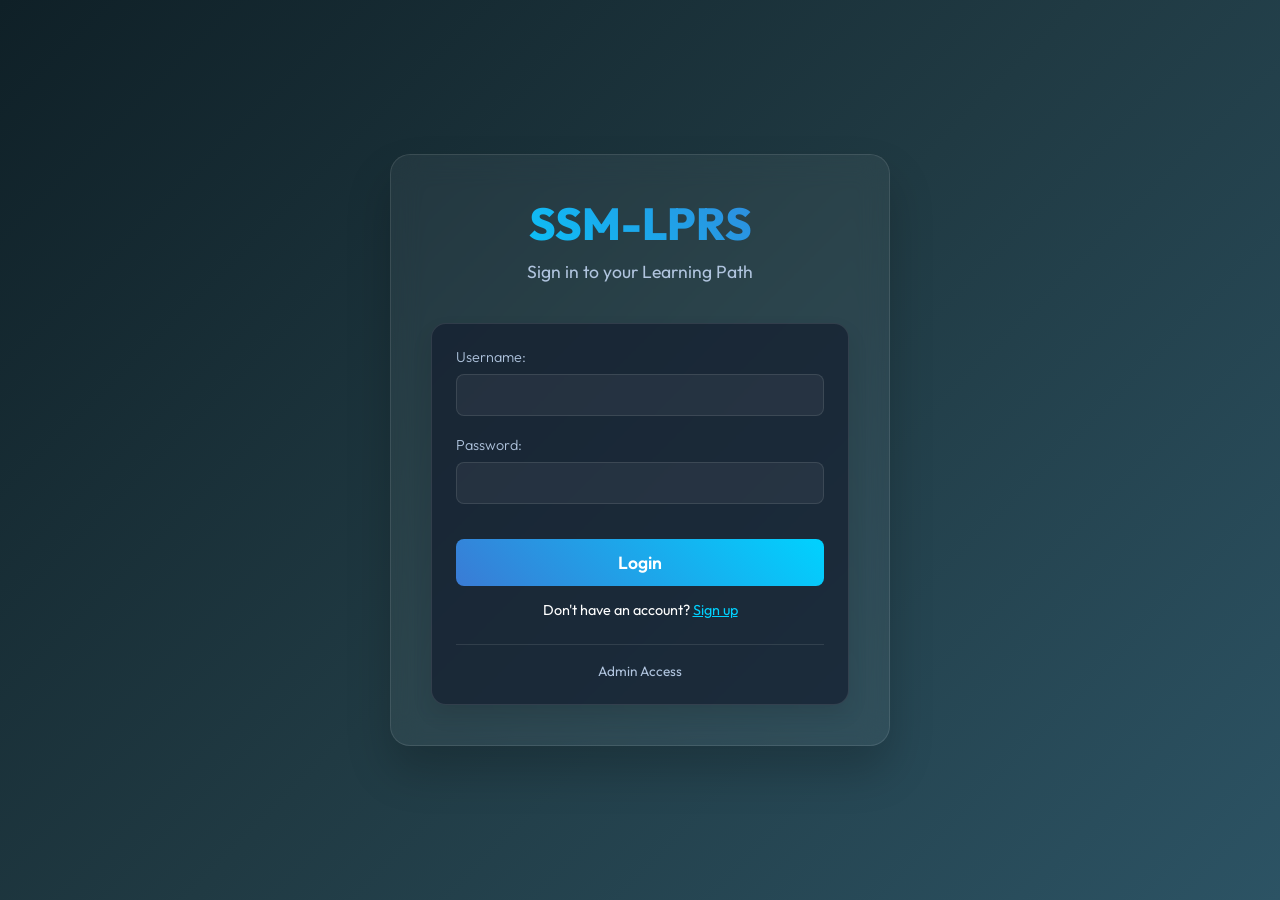
==== frontend/index.html @ 0c06f9ad "Add complete learning-path project structure" ====
<!DOCTYPE html>
<html lang="en">
<head>
    <meta charset="UTF-8">
    <title>SSM-LPRS | Login</title>
    <link href="https://fonts.googleapis.com/css2?family=Outfit:wght@300;400;600;800&display=swap" rel="stylesheet">
    <link rel="stylesheet" href="style.css">
</head>
<body>
    <div class="glass-container" style="max-width: 500px;">
        <header>
            <h1>SSM-LPRS</h1>
            <p>Sign in to your Learning Path</p>
        </header>
        <main style="display: block;">
            <div id="error-message" class="error hidden"></div>
            <div class="card">
                <div class="form-group">
                    <label>Username:</label>
                    <input type="text" id="username" class="styled-select">
                </div>
                <div class="form-group">
                    <label>Password:</label>
                    <input type="password" id="password" class="styled-select">
                </div>
                
                <div id="login-form">
                    <button id="login-btn" class="primary-btn">Login</button>
                    <p style="text-align: center; margin-top: 15px; font-size: 0.9rem;">
                        Don't have an account? <a href="#" id="show-signup" style="color: var(--primary-accent);">Sign up</a>
                    </p>
                </div>

                <div id="signup-form" class="hidden">
                    <button id="register-btn" class="primary-btn" style="background: var(--glass-border);">Register Student</button>
                    <p style="text-align: center; margin-top: 15px; font-size: 0.9rem;">
                        Already have an account? <a href="#" id="show-login" style="color: var(--primary-accent);">Login</a>
                    </p>
                </div>
                
                <div style="text-align: center; margin-top: 25px; border-top: 1px solid var(--glass-border); padding-top: 15px;">
                    <a href="admin_login.html" style="color: var(--text-secondary); text-decoration: none; font-size: 0.85rem;">Admin Access</a>
                </div>
            </div>
        </main>
    </div>
    <script src="app.js"></script>
</body>
</html>
---- frontend/style.css ----
:root {
    --bg-gradient: linear-gradient(135deg, #0f2027, #203a43, #2c5364);
    --glass-bg: rgba(255, 255, 255, 0.05);
    --glass-border: rgba(255, 255, 255, 0.1);
    --primary-accent: #00d2ff;
    --secondary-accent: #3a7bd5;
    --text-primary: #ffffff;
    --text-secondary: #b0c4de;
    --card-bg: rgba(20, 30, 48, 0.7);
}

* {
    box-sizing: border-box;
    margin: 0;
    padding: 0;
}

body {
    font-family: 'Outfit', sans-serif;
    background: var(--bg-gradient);
    color: var(--text-primary);
    min-height: 100vh;
    display: flex;
    justify-content: center;
    align-items: center;
    padding: 2rem;
}

.glass-container {
    background: var(--glass-bg);
    backdrop-filter: blur(15px);
    -webkit-backdrop-filter: blur(15px);
    border: 1px solid var(--glass-border);
    border-radius: 20px;
    padding: 2.5rem;
    width: 100%;
    max-width: 900px;
    box-shadow: 0 25px 45px rgba(0, 0, 0, 0.2);
}

header {
    text-align: center;
    margin-bottom: 2.5rem;
}

header h1 {
    font-size: 2.8rem;
    font-weight: 800;
    background: -webkit-linear-gradient(45deg, var(--primary-accent), var(--secondary-accent));
    -webkit-background-clip: text;
    -webkit-text-fill-color: transparent;
    margin-bottom: 0.5rem;
}

header p {
    color: var(--text-secondary);
    font-size: 1.1rem;
}

main {
    display: grid;
    grid-template-columns: 1fr 1.5fr;
    gap: 2rem;
}

@media (max-width: 768px) {
    main {
        grid-template-columns: 1fr;
    }
}

.card {
    background: var(--card-bg);
    border-radius: 15px;
    padding: 1.5rem;
    border: 1px solid var(--glass-border);
    box-shadow: 0 10px 20px rgba(0,0,0,0.1);
}

h2 {
    font-size: 1.5rem;
    margin-bottom: 1.5rem;
    color: var(--primary-accent);
    border-bottom: 1px solid var(--glass-border);
    padding-bottom: 0.5rem;
}

.form-group {
    margin-bottom: 1.2rem;
}

label {
    display: block;
    margin-bottom: 0.5rem;
    font-weight: 300;
    font-size: 0.9rem;
    color: var(--text-secondary);
}

.styled-select {
    width: 100%;
    padding: 10px 15px;
    background: rgba(255,255,255,0.05);
    border: 1px solid var(--glass-border);
    border-radius: 8px;
    color: white;
    font-family: inherit;
    font-size: 1rem;
    appearance: none;
    transition: all 0.3s ease;
}

.styled-select:focus {
    outline: none;
    border-color: var(--primary-accent);
    box-shadow: 0 0 10px rgba(0, 210, 255, 0.3);
}

.styled-select option {
    background: #203a43;
    color: white;
}

.primary-btn {
    width: 100%;
    padding: 12px;
    background: linear-gradient(45deg, var(--secondary-accent), var(--primary-accent));
    border: none;
    border-radius: 8px;
    color: white;
    font-family: inherit;
    font-size: 1.1rem;
    font-weight: 600;
    cursor: pointer;
    transition: transform 0.2s, box-shadow 0.2s;
    margin-top: 1rem;
}

.primary-btn:hover {
    transform: translateY(-2px);
    box-shadow: 0 5px 15px rgba(0, 210, 255, 0.4);
}

.primary-btn:active {
    transform: translateY(0);
}

.hidden {
    display: none !important;
}

.spinner {
    width: 40px;
    height: 40px;
    border: 4px solid rgba(255,255,255,0.1);
    border-top-color: var(--primary-accent);
    border-radius: 50%;
    animation: spin 1s linear infinite;
    margin: 0 auto 1rem;
}

@keyframes spin { 
    to { transform: rotate(360deg); } 
}

#loading {
    text-align: center;
    padding: 2rem 0;
    color: var(--text-secondary);
}

.error {
    background: rgba(255, 50, 50, 0.1);
    border: 1px solid rgba(255, 50, 50, 0.3);
    color: #ff6b6b;
    padding: 1rem;
    border-radius: 8px;
    margin-bottom: 1rem;
    font-size: 0.9rem;
}

.path-stats {
    display: flex;
    justify-content: space-between;
    align-items: center;
    margin-bottom: 1.5rem;
}

.badge {
    background: rgba(0, 210, 255, 0.2);
    color: var(--primary-accent);
    padding: 4px 10px;
    border-radius: 20px;
    font-size: 0.8rem;
    font-weight: 600;
}

.cost-stat {
    font-size: 0.9rem;
    color: var(--text-secondary);
}

.timeline {
    position: relative;
    padding-left: 20px;
}

.timeline::before {
    content: '';
    position: absolute;
    left: 4px;
    top: 0;
    bottom: 0;
    width: 2px;
    background: rgba(255,255,255,0.1);
}

.timeline-item {
    position: relative;
    padding-bottom: 1.5rem;
    opacity: 0;
    transform: translateX(-10px);
    animation: fadeSlideIn 0.4s forwards;
}

.timeline-item::before {
    content: '';
    position: absolute;
    left: -20px;
    top: 5px;
    width: 10px;
    height: 10px;
    border-radius: 50%;
    background: var(--secondary-accent);
    border: 2px solid var(--card-bg);
}

.timeline-item:last-child::before {
    background: var(--primary-accent);
    box-shadow: 0 0 10px var(--primary-accent);
}

.timeline-item:last-child {
    padding-bottom: 0;
}

.step-num {
    font-size: 0.7rem;
    color: var(--secondary-accent);
    font-weight: 800;
    text-transform: uppercase;
    letter-spacing: 1px;
}

.topic-name {
    font-size: 1.1rem;
    font-weight: 400;
    color: white;
    margin-top: 0.2rem;
}

@keyframes fadeSlideIn {
    to {
        opacity: 1;
        transform: translateX(0);
    }
}
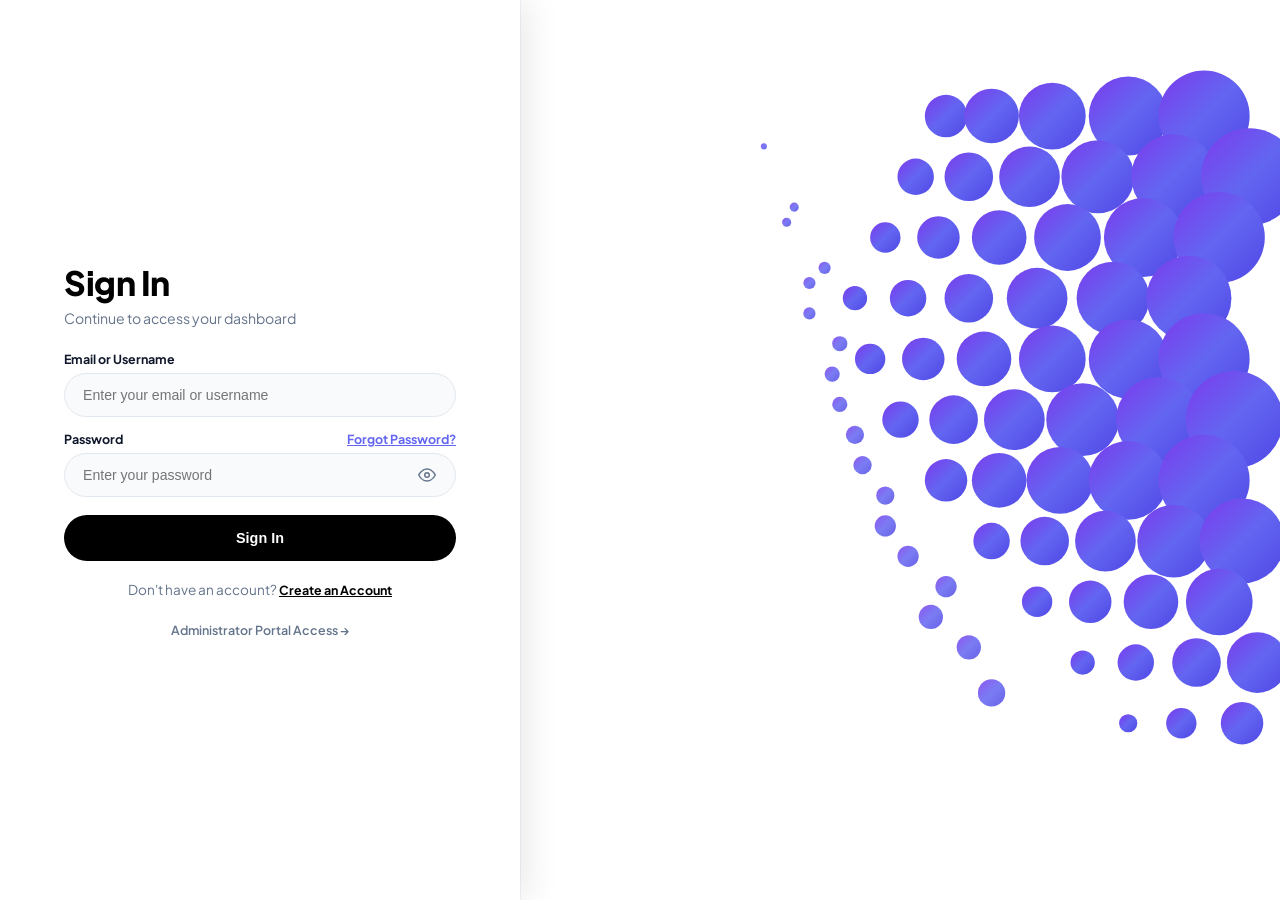
==== commit 1ddd5709: "feat: Overhaul SSM-LPRS frontend UI with dark space theme, sidebar navigation, HTML node layer, and " ====
--- a/frontend/index.html
+++ b/frontend/index.html
@@ -2,48 +2,123 @@
 <html lang="en">
 <head>
     <meta charset="UTF-8">
-    <title>SSM-LPRS | Login</title>
-    <link href="https://fonts.googleapis.com/css2?family=Outfit:wght@300;400;600;800&display=swap" rel="stylesheet">
+    <meta name="viewport" content="width=device-width, initial-scale=1.0">
+    <title>Sign In | SSM-LPRS</title>
     <link rel="stylesheet" href="style.css">
 </head>
-<body>
-    <div class="glass-container" style="max-width: 500px;">
-        <header>
-            <h1>SSM-LPRS</h1>
-            <p>Sign in to your Learning Path</p>
-        </header>
-        <main style="display: block;">
-            <div id="error-message" class="error hidden"></div>
-            <div class="card">
-                <div class="form-group">
-                    <label>Username:</label>
-                    <input type="text" id="username" class="styled-select">
-                </div>
-                <div class="form-group">
-                    <label>Password:</label>
-                    <input type="password" id="password" class="styled-select">
-                </div>
-                
-                <div id="login-form">
-                    <button id="login-btn" class="primary-btn">Login</button>
-                    <p style="text-align: center; margin-top: 15px; font-size: 0.9rem;">
-                        Don't have an account? <a href="#" id="show-signup" style="color: var(--primary-accent);">Sign up</a>
-                    </p>
+<body class="auth-page-body">
+    <div class="auth-split-card">
+        <!-- Left Side: Form Container -->
+        <div class="auth-form-side">
+            <div>
+                <!-- Form Header -->
+                <h1 class="auth-title" id="form-title">Sign In</h1>
+                <p class="auth-subtitle" id="form-subtitle">Continue to access your dashboard</p>
+
+                <!-- Error Alert Box -->
+                <div id="error-message" class="error hidden" style="background: #fef2f2; border: 1px solid #fca5a5; color: #dc2626; border-radius: 12px; margin-bottom: 0.85rem; padding: 10px 14px; font-size: 0.82rem;">
+                    <span id="error-text">Please enter credentials</span>
                 </div>
 
+                <!-- Sign In Form -->
+                <div id="login-form">
+                    <div class="form-group" style="margin-bottom: 0.85rem;">
+                        <label for="username" class="auth-label">Email or Username</label>
+                        <input type="text" id="username" class="auth-input" placeholder="Enter your email or username" autocomplete="username">
+                    </div>
+                    <div class="form-group" style="margin-bottom: 1.1rem;">
+                        <div style="display: flex; justify-content: space-between; align-items: center; margin-bottom: 0.4rem;">
+                            <label for="password" class="auth-label" style="margin: 0;">Password</label>
+                            <a href="#" onclick="alert('Password reset link sent to your registered email')" class="purple-link">Forgot Password?</a>
+                        </div>
+                        <div class="password-input-wrapper">
+                            <input type="password" id="password" class="auth-input" placeholder="Enter your password" autocomplete="current-password">
+                            <button type="button" class="toggle-password-btn" onclick="togglePasswordVisibility('password', this)" aria-label="Toggle password visibility" title="Show/Hide Password">
+                                <svg width="18" height="18" viewBox="0 0 24 24" fill="none" stroke="currentColor" stroke-width="2" stroke-linecap="round" stroke-linejoin="round">
+                                    <path d="M1 12s4-8 11-8 11 8 11 8-4 8-11 8-11-8-11-8z"></path>
+                                    <circle cx="12" cy="12" r="3"></circle>
+                                </svg>
+                            </button>
+                        </div>
+                    </div>
+                    <button id="login-btn" class="auth-btn-purple">
+                        <span>Sign In</span>
+                    </button>
+                    <div class="auth-footer-text">
+                        Don't have an account? <a href="#" id="show-signup" class="purple-link">Create an Account</a>
+                    </div>
+                </div>
+
+                <!-- Signup Registration Form -->
                 <div id="signup-form" class="hidden">
-                    <button id="register-btn" class="primary-btn" style="background: var(--glass-border);">Register Student</button>
-                    <p style="text-align: center; margin-top: 15px; font-size: 0.9rem;">
-                        Already have an account? <a href="#" id="show-login" style="color: var(--primary-accent);">Login</a>
-                    </p>
-                </div>
-                
-                <div style="text-align: center; margin-top: 25px; border-top: 1px solid var(--glass-border); padding-top: 15px;">
-                    <a href="admin_login.html" style="color: var(--text-secondary); text-decoration: none; font-size: 0.85rem;">Admin Access</a>
+                    <div class="form-group" style="margin-bottom: 0.85rem;">
+                        <label for="reg-username" class="auth-label">Email or Username</label>
+                        <input type="text" id="reg-username" class="auth-input" placeholder="Enter your email or username">
+                    </div>
+                    <div class="form-group" style="margin-bottom: 1.1rem;">
+                        <label for="reg-password" class="auth-label">Create Password</label>
+                        <div class="password-input-wrapper">
+                            <input type="password" id="reg-password" class="auth-input" placeholder="Create a strong password">
+                            <button type="button" class="toggle-password-btn" onclick="togglePasswordVisibility('reg-password', this)" aria-label="Toggle password visibility" title="Show/Hide Password">
+                                <svg width="18" height="18" viewBox="0 0 24 24" fill="none" stroke="currentColor" stroke-width="2" stroke-linecap="round" stroke-linejoin="round">
+                                    <path d="M1 12s4-8 11-8 11 8 11 8-4 8-11 8-11-8-11-8z"></path>
+                                    <circle cx="12" cy="12" r="3"></circle>
+                                </svg>
+                            </button>
+                        </div>
+                    </div>
+                    <button id="register-btn" class="auth-btn-purple">
+                        <span>Create Account</span>
+                    </button>
+                    <div class="auth-footer-text">
+                        Already have an account? <a href="#" id="show-login" class="purple-link">Sign In</a>
+                    </div>
                 </div>
             </div>
-        </main>
+
+            <!-- Bottom Administrator Portal Link -->
+            <div style="text-align: center; margin-top: 1.25rem;">
+                <a href="admin_login.html" class="purple-link-subtle">
+                    Administrator Portal Access →
+                </a>
+            </div>
+        </div>
+
+        <!-- Right Side: Purple Halftone Dot Matrix Art Panel -->
+        <div class="auth-art-side">
+            <svg width="100%" height="100%" viewBox="0 0 500 600" preserveAspectRatio="xMidYMid slice" xmlns="http://www.w3.org/2000/svg">
+                <defs>
+                    <linearGradient id="purpleGradient" x1="0%" y1="0%" x2="100%" y2="100%">
+                        <stop offset="0%" stop-color="#7c3aed"/>
+                        <stop offset="50%" stop-color="#6366f1"/>
+                        <stop offset="100%" stop-color="#4f46e5"/>
+                    </linearGradient>
+                </defs>
+                <rect width="100%" height="100%" fill="#ffffff"/>
+                <!-- Geometric & Purple Halftone Dot Wave Curves -->
+                <g fill="url(#purpleGradient)">
+                    <circle cx="280" cy="80" r="14"/><circle cx="310" cy="80" r="18"/><circle cx="350" cy="80" r="22"/><circle cx="400" cy="80" r="26"/><circle cx="450" cy="80" r="30"/>
+                    <circle cx="260" cy="120" r="12"/><circle cx="295" cy="120" r="16"/><circle cx="335" cy="120" r="20"/><circle cx="380" cy="120" r="24"/><circle cx="430" cy="120" r="28"/><circle cx="480" cy="120" r="32"/>
+                    <circle cx="240" cy="160" r="10"/><circle cx="275" cy="160" r="14"/><circle cx="315" cy="160" r="18"/><circle cx="360" cy="160" r="22"/><circle cx="410" cy="160" r="26"/><circle cx="460" cy="160" r="30"/>
+                    <circle cx="220" cy="200" r="8"/><circle cx="255" cy="200" r="12"/><circle cx="295" cy="200" r="16"/><circle cx="340" cy="200" r="20"/><circle cx="390" cy="200" r="24"/><circle cx="440" cy="200" r="28"/>
+                    <circle cx="230" cy="240" r="10"/><circle cx="265" cy="240" r="14"/><circle cx="305" cy="240" r="18"/><circle cx="350" cy="240" r="22"/><circle cx="400" cy="240" r="26"/><circle cx="450" cy="240" r="30"/>
+                    <circle cx="250" cy="280" r="12"/><circle cx="285" cy="280" r="16"/><circle cx="325" cy="280" r="20"/><circle cx="370" cy="280" r="24"/><circle cx="420" cy="280" r="28"/><circle cx="470" cy="280" r="32"/>
+                    <circle cx="280" cy="320" r="14"/><circle cx="315" cy="320" r="18"/><circle cx="355" cy="320" r="22"/><circle cx="400" cy="320" r="26"/><circle cx="450" cy="320" r="30"/>
+                    <circle cx="310" cy="360" r="12"/><circle cx="345" cy="360" r="16"/><circle cx="385" cy="360" r="20"/><circle cx="430" cy="360" r="24"/><circle cx="475" cy="360" r="28"/>
+                    <circle cx="340" cy="400" r="10"/><circle cx="375" cy="400" r="14"/><circle cx="415" cy="400" r="18"/><circle cx="460" cy="400" r="22"/>
+                    <circle cx="370" cy="440" r="8"/><circle cx="405" cy="440" r="12"/><circle cx="445" cy="440" r="16"/><circle cx="485" cy="440" r="20"/>
+                    <circle cx="400" cy="480" r="6"/><circle cx="435" cy="480" r="10"/><circle cx="475" cy="480" r="14"/>
+                </g>
+                <!-- Purple Dispersion dots -->
+                <g fill="url(#purpleGradient)" opacity="0.85">
+                    <circle cx="200" cy="180" r="4"/><circle cx="210" cy="230" r="5"/><circle cx="220" cy="290" r="6"/><circle cx="240" cy="350" r="7"/><circle cx="270" cy="410" r="8"/><circle cx="310" cy="460" r="9"/>
+                    <circle cx="180" cy="140" r="3"/><circle cx="190" cy="190" r="4"/><circle cx="205" cy="250" r="5"/><circle cx="225" cy="310" r="6"/><circle cx="255" cy="370" r="7"/><circle cx="295" cy="430" r="8"/>
+                    <circle cx="160" cy="100" r="2"/><circle cx="175" cy="150" r="3"/><circle cx="190" cy="210" r="4"/><circle cx="210" cy="270" r="5"/><circle cx="240" cy="330" r="6"/><circle cx="280" cy="390" r="7"/>
+                </g>
+            </svg>
+        </div>
     </div>
+
     <script src="app.js"></script>
 </body>
 </html>
--- a/frontend/style.css
+++ b/frontend/style.css
@@ -1,12 +1,42 @@
+@import url('https://fonts.googleapis.com/css2?family=Plus+Jakarta+Sans:wght@300;400;500;600;700;800&family=Outfit:wght@300;400;600;700;800&display=swap');
+
 :root {
-    --bg-gradient: linear-gradient(135deg, #0f2027, #203a43, #2c5364);
-    --glass-bg: rgba(255, 255, 255, 0.05);
-    --glass-border: rgba(255, 255, 255, 0.1);
-    --primary-accent: #00d2ff;
-    --secondary-accent: #3a7bd5;
+    --bg-main: #060912;
+    --bg-gradient: radial-gradient(circle at 50% 0%, #11172a 0%, #070a14 65%, #04060c 100%);
+    
+    --glass-bg: rgba(13, 18, 34, 0.85);
+    --glass-bg-hover: rgba(18, 25, 48, 0.9);
+    --glass-border: rgba(255, 255, 255, 0.08);
+    --glass-border-subtle: #1c253b;
+    --glass-border-glow: rgba(99, 102, 241, 0.4);
+    
+    --primary-indigo: #6366f1;
+    --primary-indigo-dark: #4f46e5;
+    --primary-indigo-light: #818cf8;
+    
+    --accent-purple: #7c3aed;
+    --accent-cyan: #00f2fe;
+    --accent-emerald: #10b981;
+    --accent-amber: #f59e0b;
+    --accent-magenta: #ec4899;
+    
     --text-primary: #ffffff;
-    --text-secondary: #b0c4de;
-    --card-bg: rgba(20, 30, 48, 0.7);
+    --text-secondary: #94a3b8;
+    --text-muted: #64748b;
+    
+    --card-bg: #0b0f1d;
+    --card-surface: #0e1426;
+    
+    --shadow-purple-glow: 0 0 25px rgba(99, 102, 241, 0.35);
+    --shadow-card: 0 20px 40px rgba(0, 0, 0, 0.5);
+    
+    --radius-xs: 6px;
+    --radius-sm: 8px;
+    --radius-md: 12px;
+    --radius-lg: 18px;
+    --radius-full: 9999px;
+    
+    --font-main: 'Plus Jakarta Sans', 'Outfit', -apple-system, sans-serif;
 }
 
 * {
@@ -16,252 +46,1549 @@
 }
 
 body {
-    font-family: 'Outfit', sans-serif;
-    background: var(--bg-gradient);
+    font-family: var(--font-main);
+    background: var(--bg-main);
+    background-image: var(--bg-gradient);
     color: var(--text-primary);
     min-height: 100vh;
     display: flex;
     justify-content: center;
     align-items: center;
-    padding: 2rem;
-}
-
+    padding: 1.25rem;
+    overflow-x: hidden;
+    position: relative;
+}
+
+/* Background Ambient Glow Orbs */
+body::before, body::after {
+    content: '';
+    position: fixed;
+    border-radius: 50%;
+    filter: blur(150px);
+    z-index: -1;
+    pointer-events: none;
+}
+body::before {
+    width: 600px;
+    height: 600px;
+    background: rgba(99, 102, 241, 0.09);
+    top: -150px;
+    left: -150px;
+}
+body::after {
+    width: 600px;
+    height: 600px;
+    background: rgba(124, 58, 237, 0.08);
+    bottom: -150px;
+    right: -150px;
+}
+
+/* Full Screen App Layout Overhaul */
+body.app-body {
+    padding: 0;
+    margin: 0;
+    width: 100vw;
+    height: 100vh;
+    min-height: 100vh;
+    overflow: hidden;
+}
+
+body.app-body .glass-container {
+    width: 100vw;
+    height: 100vh;
+    min-height: 100vh;
+    max-width: 100%;
+    border-radius: 0;
+    border: none;
+    padding: 1rem 1.25rem 0.75rem 1.25rem;
+    display: flex;
+    flex-direction: column;
+    overflow: hidden;
+}
+
+body.app-body .path-layout {
+    display: grid;
+    grid-template-columns: 340px 1fr;
+    gap: 1rem;
+    flex: 1;
+    min-height: 0;
+    height: 100%;
+}
+
+body.app-body .canvas-card {
+    height: 100%;
+    width: 100%;
+    position: relative;
+    border-radius: var(--radius-md);
+    overflow: hidden;
+}
+
+/* Glassmorphism Outer Container */
 .glass-container {
     background: var(--glass-bg);
-    backdrop-filter: blur(15px);
-    -webkit-backdrop-filter: blur(15px);
-    border: 1px solid var(--glass-border);
-    border-radius: 20px;
-    padding: 2.5rem;
+    backdrop-filter: blur(30px);
+    -webkit-backdrop-filter: blur(30px);
+    border: 1px solid var(--glass-border-subtle);
+    border-radius: var(--radius-lg);
+    padding: 1.75rem 2rem;
     width: 100%;
-    max-width: 900px;
-    box-shadow: 0 25px 45px rgba(0, 0, 0, 0.2);
-}
-
-header {
-    text-align: center;
-    margin-bottom: 2.5rem;
-}
-
-header h1 {
-    font-size: 2.8rem;
+    max-width: 1560px;
+    box-shadow: var(--shadow-card), inset 0 1px 0 rgba(255, 255, 255, 0.05);
+    position: relative;
+    overflow: hidden;
+}
+
+/* Top Navigation Header Bar */
+.nav-bar {
+    display: flex;
+    justify-content: space-between;
+    align-items: center;
+    margin-bottom: 1.5rem;
+    padding-bottom: 1.25rem;
+    border-bottom: 1px solid var(--glass-border-subtle);
+}
+
+.nav-back-btn {
+    display: inline-flex;
+    align-items: center;
+    gap: 8px;
+    background: rgba(255, 255, 255, 0.04);
+    border: 1px solid var(--glass-border-subtle);
+    color: var(--text-primary);
+    padding: 8px 14px;
+    border-radius: var(--radius-sm);
+    font-size: 0.85rem;
+    font-weight: 600;
+    text-decoration: none;
+    transition: all 0.2s ease;
+}
+.nav-back-btn:hover {
+    background: rgba(255, 255, 255, 0.08);
+    border-color: rgba(255, 255, 255, 0.18);
+    transform: translateX(-2px);
+}
+
+.nav-title-group {
+    display: flex;
+    flex-direction: column;
+    gap: 3px;
+}
+
+.nav-title-row {
+    display: flex;
+    align-items: center;
+    gap: 10px;
+}
+
+.nav-title-row h2 {
+    font-size: 1.35rem;
+    font-weight: 700;
+    color: #ffffff;
+    letter-spacing: -0.3px;
+}
+
+.level-badge {
+    background: rgba(99, 102, 241, 0.15);
+    border: 1px solid rgba(99, 102, 241, 0.4);
+    color: #a5b4fc;
+    font-size: 0.7rem;
+    font-weight: 700;
+    padding: 3px 8px;
+    border-radius: var(--radius-full);
+    letter-spacing: 0.5px;
+    text-transform: uppercase;
+}
+
+.nav-subtitle {
+    font-size: 0.8rem;
+    color: var(--text-secondary);
+}
+
+.header-controls {
+    display: flex;
+    align-items: center;
+    gap: 12px;
+}
+
+.zoom-controls-group {
+    display: flex;
+    align-items: center;
+    background: rgba(255, 255, 255, 0.04);
+    border: 1px solid var(--glass-border-subtle);
+    border-radius: var(--radius-sm);
+    padding: 2px;
+}
+
+.icon-btn {
+    background: transparent;
+    border: none;
+    color: var(--text-secondary);
+    padding: 7px 11px;
+    font-size: 0.85rem;
+    font-weight: 700;
+    cursor: pointer;
+    border-radius: 6px;
+    transition: all 0.2s ease;
+    display: flex;
+    align-items: center;
+    justify-content: center;
+}
+.icon-btn:hover {
+    background: rgba(255, 255, 255, 0.1);
+    color: #ffffff;
+}
+
+.action-pill-btn {
+    display: inline-flex;
+    align-items: center;
+    gap: 8px;
+    background: rgba(255, 255, 255, 0.05);
+    border: 1px solid var(--glass-border-subtle);
+    color: var(--text-primary);
+    padding: 8px 16px;
+    border-radius: var(--radius-sm);
+    font-size: 0.85rem;
+    font-weight: 600;
+    cursor: pointer;
+    text-decoration: none;
+    transition: all 0.2s ease;
+}
+.action-pill-btn:hover {
+    background: rgba(255, 255, 255, 0.1);
+    border-color: rgba(255, 255, 255, 0.2);
+}
+
+.logout-link-btn {
+    background: transparent;
+    border: none;
+    color: var(--text-secondary);
+    font-size: 0.85rem;
+    font-weight: 600;
+    padding: 8px 12px;
+    cursor: pointer;
+    transition: color 0.2s ease;
+}
+.logout-link-btn:hover {
+    color: #ffffff;
+}
+
+/* User Profile Header Badge & Logout Button */
+.user-profile-badge {
+    display: flex;
+    align-items: center;
+    gap: 10px;
+    background: rgba(14, 20, 36, 0.75);
+    border: 1px solid var(--glass-border-subtle);
+    padding: 5px 14px 5px 6px;
+    border-radius: var(--radius-full);
+    backdrop-filter: blur(12px);
+    box-shadow: 0 4px 15px rgba(0, 0, 0, 0.25);
+}
+
+.user-avatar-circle {
+    width: 36px;
+    height: 36px;
+    border-radius: 50%;
+    background: linear-gradient(135deg, #6366f1 0%, #7c3aed 100%);
+    color: #ffffff;
     font-weight: 800;
-    background: -webkit-linear-gradient(45deg, var(--primary-accent), var(--secondary-accent));
-    -webkit-background-clip: text;
-    -webkit-text-fill-color: transparent;
-    margin-bottom: 0.5rem;
-}
-
-header p {
-    color: var(--text-secondary);
-    font-size: 1.1rem;
-}
-
-main {
+    font-size: 0.95rem;
+    display: flex;
+    align-items: center;
+    justify-content: center;
+    box-shadow: 0 0 12px rgba(99, 102, 241, 0.4);
+    border: 2px solid rgba(255, 255, 255, 0.15);
+    flex-shrink: 0;
+}
+
+.dashboard-logout-btn {
+    display: inline-flex;
+    align-items: center;
+    gap: 8px;
+    background: rgba(239, 68, 68, 0.1);
+    border: 1px solid rgba(239, 68, 68, 0.3);
+    color: #f87171;
+    padding: 8px 16px;
+    border-radius: var(--radius-full);
+    font-size: 0.82rem;
+    font-weight: 700;
+    font-family: inherit;
+    cursor: pointer;
+    transition: all 0.2s cubic-bezier(0.4, 0, 0.2, 1);
+    white-space: nowrap;
+}
+
+.dashboard-logout-btn:hover {
+    background: rgba(239, 68, 68, 0.2);
+    border-color: rgba(239, 68, 68, 0.5);
+    color: #fca5a5;
+    transform: translateY(-1px);
+    box-shadow: 0 4px 15px rgba(239, 68, 68, 0.25);
+}
+
+/* Page Main Layout Grid */
+.path-layout {
     display: grid;
-    grid-template-columns: 1fr 1.5fr;
-    gap: 2rem;
-}
-
-@media (max-width: 768px) {
-    main {
-        grid-template-columns: 1fr;
-    }
+    grid-template-columns: 320px 1fr;
+    gap: 1.25rem;
+    align-items: start;
+}
+
+/* Sidebar Styling */
+.sidebar-panel {
+    display: flex;
+    flex-direction: column;
+    gap: 1.25rem;
 }
 
 .card {
     background: var(--card-bg);
-    border-radius: 15px;
-    padding: 1.5rem;
-    border: 1px solid var(--glass-border);
-    box-shadow: 0 10px 20px rgba(0,0,0,0.1);
-}
-
-h2 {
-    font-size: 1.5rem;
-    margin-bottom: 1.5rem;
-    color: var(--primary-accent);
-    border-bottom: 1px solid var(--glass-border);
-    padding-bottom: 0.5rem;
-}
-
-.form-group {
-    margin-bottom: 1.2rem;
-}
-
-label {
+    border: 1px solid var(--glass-border-subtle);
+    border-radius: var(--radius-md);
+    padding: 1.35rem;
+    box-shadow: 0 10px 30px rgba(0, 0, 0, 0.3);
+}
+
+.sidebar-header-row {
+    display: flex;
+    justify-content: space-between;
+    align-items: center;
+    margin-bottom: 0.85rem;
+}
+
+.sidebar-section-title {
+    font-size: 0.72rem;
+    font-weight: 800;
+    letter-spacing: 1px;
+    color: var(--text-secondary);
+    text-transform: uppercase;
+}
+
+.optimal-path-tag {
+    display: flex;
+    align-items: center;
+    gap: 6px;
+    font-size: 0.75rem;
+    font-weight: 600;
+    color: #a5b4fc;
+}
+
+.optimal-dot {
+    width: 7px;
+    height: 7px;
+    border-radius: 50%;
+    background: var(--primary-indigo);
+    box-shadow: 0 0 8px var(--primary-indigo);
+}
+
+/* Strategy Segmented Toggle Buttons */
+.segmented-toggle {
+    display: grid;
+    grid-template-columns: 1fr 1fr;
+    gap: 4px;
+    background: #080b15;
+    border: 1px solid var(--glass-border-subtle);
+    padding: 4px;
+    border-radius: var(--radius-sm);
+    margin-bottom: 1rem;
+}
+
+.toggle-btn {
+    background: transparent;
+    border: none;
+    color: var(--text-secondary);
+    padding: 8px 12px;
+    border-radius: 6px;
+    font-size: 0.8rem;
+    font-weight: 700;
+    cursor: pointer;
+    transition: all 0.2s ease;
+}
+
+.toggle-btn.active {
+    background: var(--primary-indigo);
+    color: #ffffff;
+    box-shadow: 0 4px 12px rgba(99, 102, 241, 0.4);
+}
+
+/* Metrics Table Row */
+.sidebar-metrics {
+    display: grid;
+    grid-template-columns: 1fr 1fr;
+    gap: 1rem;
+    padding-top: 0.85rem;
+    border-top: 1px solid var(--glass-border-subtle);
+}
+
+.metric-item label {
     display: block;
+    font-size: 0.72rem;
+    color: var(--text-muted);
+    margin-bottom: 2px;
+    font-weight: 600;
+}
+
+.metric-item span {
+    font-size: 0.85rem;
+    font-weight: 700;
+    color: var(--text-primary);
+}
+
+/* Selected Module Sidebar Inspector Card */
+.selected-module-badge-row {
+    display: flex;
+    justify-content: space-between;
+    align-items: center;
+    margin-bottom: 0.75rem;
+}
+
+.selected-badge {
+    background: rgba(99, 102, 241, 0.12);
+    border: 1px solid rgba(99, 102, 241, 0.35);
+    color: #a5b4fc;
+    font-size: 0.68rem;
+    font-weight: 800;
+    padding: 3px 8px;
+    border-radius: 6px;
+    letter-spacing: 0.5px;
+}
+
+.selected-module-title {
+    font-size: 1.1rem;
+    font-weight: 800;
+    color: #ffffff;
     margin-bottom: 0.5rem;
-    font-weight: 300;
-    font-size: 0.9rem;
+    line-height: 1.3;
+}
+
+.selected-module-desc {
+    font-size: 0.82rem;
     color: var(--text-secondary);
-}
-
-.styled-select {
+    line-height: 1.45;
+    margin-bottom: 1.1rem;
+}
+
+.sub-header-title {
+    font-size: 0.72rem;
+    font-weight: 800;
+    letter-spacing: 0.8px;
+    color: var(--text-muted);
+    text-transform: uppercase;
+    margin-bottom: 0.6rem;
+}
+
+/* Prerequisite Status Items */
+.prereq-list {
+    display: flex;
+    flex-direction: column;
+    gap: 6px;
+    margin-bottom: 1.1rem;
+}
+
+.prereq-item {
+    display: flex;
+    justify-content: space-between;
+    align-items: center;
+    background: rgba(14, 20, 36, 0.7);
+    border: 1px solid var(--glass-border-subtle);
+    padding: 8px 12px;
+    border-radius: var(--radius-sm);
+    font-size: 0.8rem;
+}
+
+.prereq-name {
+    display: flex;
+    align-items: center;
+    gap: 8px;
+    color: var(--text-primary);
+    font-weight: 600;
+}
+
+.check-icon {
+    color: #818cf8;
+    font-weight: 800;
+    font-size: 0.85rem;
+}
+
+.prereq-status-tag {
+    font-size: 0.72rem;
+    font-weight: 600;
+    color: var(--text-secondary);
+}
+
+/* Key Objectives Bullets */
+.objectives-list {
+    list-style: none;
+    display: flex;
+    flex-direction: column;
+    gap: 6px;
+    margin-bottom: 1.35rem;
+}
+
+.objectives-list li {
+    position: relative;
+    padding-left: 14px;
+    font-size: 0.8rem;
+    color: var(--text-secondary);
+    line-height: 1.4;
+}
+
+.objectives-list li::before {
+    content: '•';
+    position: absolute;
+    left: 0;
+    color: var(--primary-indigo-light);
+    font-weight: bold;
+}
+
+/* Buttons */
+.btn-primary-indigo {
     width: 100%;
-    padding: 10px 15px;
-    background: rgba(255,255,255,0.05);
-    border: 1px solid var(--glass-border);
-    border-radius: 8px;
-    color: white;
-    font-family: inherit;
-    font-size: 1rem;
-    appearance: none;
-    transition: all 0.3s ease;
-}
-
-.styled-select:focus {
-    outline: none;
-    border-color: var(--primary-accent);
-    box-shadow: 0 0 10px rgba(0, 210, 255, 0.3);
-}
-
-.styled-select option {
-    background: #203a43;
-    color: white;
-}
-
-.primary-btn {
+    padding: 12px 18px;
+    background: var(--primary-indigo);
+    border: none;
+    border-radius: var(--radius-sm);
+    color: #ffffff;
+    font-size: 0.88rem;
+    font-weight: 700;
+    cursor: pointer;
+    display: flex;
+    align-items: center;
+    justify-content: center;
+    gap: 8px;
+    transition: all 0.2s ease;
+    box-shadow: 0 4px 15px rgba(99, 102, 241, 0.35);
+    margin-bottom: 0.6rem;
+}
+
+.btn-primary-indigo:hover {
+    background: var(--primary-indigo-dark);
+    transform: translateY(-1px);
+    box-shadow: 0 6px 20px rgba(99, 102, 241, 0.5);
+}
+
+.btn-secondary-dark {
     width: 100%;
-    padding: 12px;
-    background: linear-gradient(45deg, var(--secondary-accent), var(--primary-accent));
-    border: none;
-    border-radius: 8px;
-    color: white;
-    font-family: inherit;
-    font-size: 1.1rem;
+    padding: 10px 18px;
+    background: rgba(255, 255, 255, 0.04);
+    border: 1px solid var(--glass-border-subtle);
+    border-radius: var(--radius-sm);
+    color: var(--text-primary);
+    font-size: 0.82rem;
     font-weight: 600;
     cursor: pointer;
-    transition: transform 0.2s, box-shadow 0.2s;
-    margin-top: 1rem;
-}
-
-.primary-btn:hover {
-    transform: translateY(-2px);
-    box-shadow: 0 5px 15px rgba(0, 210, 255, 0.4);
-}
-
-.primary-btn:active {
-    transform: translateY(0);
-}
-
+    transition: all 0.2s ease;
+}
+
+.btn-secondary-dark:hover {
+    background: rgba(255, 255, 255, 0.08);
+    border-color: rgba(255, 255, 255, 0.18);
+}
+
+/* Main Canvas Panel & Overlay Components */
+.canvas-card {
+    position: relative;
+    width: 100%;
+    height: 720px;
+    background: #060811;
+    border: 1px solid var(--glass-border-subtle);
+    border-radius: var(--radius-md);
+    overflow: hidden;
+    box-shadow: inset 0 0 50px rgba(0, 0, 0, 0.7);
+}
+
+/* Canvas Header Overlay Bar */
+.canvas-top-bar {
+    position: absolute;
+    top: 16px;
+    left: 16px;
+    right: 16px;
+    display: flex;
+    justify-content: space-between;
+    align-items: center;
+    z-index: 10;
+    pointer-events: none;
+}
+
+.canvas-top-bar > * {
+    pointer-events: auto;
+}
+
+.search-filter-pill {
+    display: flex;
+    align-items: center;
+    background: rgba(13, 18, 34, 0.9);
+    backdrop-filter: blur(12px);
+    border: 1px solid var(--glass-border-subtle);
+    border-radius: var(--radius-sm);
+    padding: 6px 14px;
+    gap: 10px;
+    box-shadow: 0 8px 20px rgba(0,0,0,0.4);
+}
+
+.search-filter-pill input {
+    background: transparent;
+    border: none;
+    outline: none;
+    color: var(--text-primary);
+    font-size: 0.82rem;
+    width: 160px;
+}
+
+.search-filter-pill select {
+    background: transparent;
+    border: none;
+    outline: none;
+    color: var(--text-secondary);
+    font-size: 0.82rem;
+    font-weight: 600;
+    cursor: pointer;
+    border-left: 1px solid var(--glass-border-subtle);
+    padding-left: 10px;
+}
+.search-filter-pill select option {
+    background: #0d1222;
+    color: white;
+}
+
+.graph-tag-badge {
+    display: flex;
+    align-items: center;
+    gap: 8px;
+    background: rgba(13, 18, 34, 0.9);
+    backdrop-filter: blur(12px);
+    border: 1px solid var(--glass-border-subtle);
+    padding: 8px 14px;
+    border-radius: var(--radius-sm);
+    font-size: 0.8rem;
+    font-weight: 600;
+    color: var(--text-secondary);
+    box-shadow: 0 8px 20px rgba(0,0,0,0.4);
+}
+
+.graph-tag-dot {
+    width: 7px;
+    height: 7px;
+    border-radius: 50%;
+    background: var(--primary-indigo);
+}
+
+/* SVG Node Cards Canvas */
+.network-svg-canvas {
+    width: 100%;
+    height: 100%;
+}
+
+.link-path {
+    fill: none;
+    stroke: rgba(99, 102, 241, 0.3);
+    stroke-width: 2.5px;
+    stroke-linecap: round;
+    stroke-dasharray: 6 5;
+    transition: all 0.3s ease;
+}
+
+.link-path.active {
+    stroke: var(--primary-indigo);
+    stroke-width: 3.5px;
+    stroke-dasharray: 8 4;
+    filter: drop-shadow(0 0 8px rgba(99, 102, 241, 0.7));
+}
+
+/* Native HTML Nodes Overlay Layer */
+.html-nodes-layer {
+    position: absolute;
+    inset: 0;
+    width: 100%;
+    height: 100%;
+    pointer-events: none;
+    transform-origin: 0 0;
+    z-index: 5;
+}
+
+.node-card-item {
+    position: absolute;
+    width: 240px;
+    height: 118px;
+    pointer-events: auto;
+    cursor: pointer;
+    box-sizing: border-box;
+    transition: border-color 0.2s ease, box-shadow 0.2s ease, background-color 0.2s ease;
+    border-radius: 12px;
+    padding: 12px 14px;
+    font-family: 'Plus Jakarta Sans', sans-serif;
+    display: flex;
+    flex-direction: column;
+    justify-content: space-between;
+    user-select: none;
+    border: 1.5px solid #1c253b;
+    background: #0c1122;
+}
+
+.node-card-item * {
+    pointer-events: none !important;
+}
+
+.node-card-item:hover {
+    border-color: #818cf8 !important;
+    box-shadow: 0 0 25px rgba(99, 102, 241, 0.65) !important;
+}
+
+.node-card-item.current-focus {
+    border: 1.5px solid #6366f1 !important;
+    box-shadow: 0 0 22px rgba(99, 102, 241, 0.6) !important;
+    background: #111730 !important;
+}
+
+.node-card-item.in-route {
+    border: 1.5px solid rgba(99, 102, 241, 0.5) !important;
+    box-shadow: 0 0 12px rgba(99, 102, 241, 0.25) !important;
+    background: #0d1326 !important;
+}
+
+.node-card-item.locked {
+    border: 1.5px solid #1c253b !important;
+    background: #080b16 !important;
+    opacity: 0.75 !important;
+}
+
+.node-rect {
+    fill: #0d1324;
+    stroke: #1e2942;
+    stroke-width: 1.5px;
+    rx: 10px;
+    ry: 10px;
+    transition: all 0.3s ease;
+}
+
+/* Current Focus Node Glow */
+.node-group.current-focus .node-rect {
+    stroke: var(--primary-indigo);
+    stroke-width: 2.5px;
+    fill: #111730;
+    filter: drop-shadow(0 0 16px rgba(99, 102, 241, 0.6));
+}
+
+.node-group.completed .node-rect {
+    stroke: #253354;
+    fill: #0b0f1d;
+}
+
+.node-group.unlocked .node-rect {
+    stroke: #253354;
+    fill: #0c1122;
+}
+
+.node-group.bridge .node-rect {
+    stroke: var(--accent-amber);
+    fill: #1a140a;
+}
+
+/* Bottom Floating Overlays */
+/* Minimap Widget (Bottom Left) */
+.minimap-widget {
+    position: absolute;
+    bottom: 20px;
+    left: 20px;
+    width: 140px;
+    height: 90px;
+    background: rgba(11, 16, 30, 0.9);
+    backdrop-filter: blur(12px);
+    border: 1px solid var(--glass-border-subtle);
+    border-radius: var(--radius-sm);
+    z-index: 10;
+    padding: 6px;
+    overflow: hidden;
+    box-shadow: 0 10px 25px rgba(0,0,0,0.5);
+}
+
+.minimap-viewport {
+    position: absolute;
+    border: 1px solid var(--primary-indigo);
+    background: rgba(99, 102, 241, 0.12);
+    border-radius: 4px;
+    top: 20%;
+    left: 20%;
+    width: 60%;
+    height: 60%;
+}
+
+.minimap-dot {
+    position: absolute;
+    width: 4px;
+    height: 4px;
+    border-radius: 50%;
+    background: #64748b;
+}
+
+.minimap-dot.active {
+    background: var(--primary-indigo);
+    box-shadow: 0 0 6px var(--primary-indigo);
+}
+
+/* Legend Overlay Box (Bottom Right) */
+.legend-widget {
+    position: absolute;
+    bottom: 20px;
+    right: 20px;
+    background: rgba(11, 16, 30, 0.9);
+    backdrop-filter: blur(12px);
+    border: 1px solid var(--glass-border-subtle);
+    border-radius: var(--radius-sm);
+    padding: 14px 18px;
+    z-index: 10;
+    box-shadow: 0 10px 25px rgba(0,0,0,0.5);
+}
+
+.legend-header {
+    font-size: 0.72rem;
+    font-weight: 800;
+    letter-spacing: 0.8px;
+    color: var(--text-secondary);
+    text-transform: uppercase;
+    margin-bottom: 10px;
+}
+
+.legend-list {
+    display: flex;
+    flex-direction: column;
+    gap: 8px;
+}
+
+.legend-item {
+    display: flex;
+    align-items: center;
+    gap: 10px;
+    font-size: 0.78rem;
+    color: var(--text-secondary);
+    font-weight: 500;
+}
+
+.legend-dot-solid-blue {
+    width: 8px;
+    height: 8px;
+    border-radius: 50%;
+    background: #6366f1;
+    box-shadow: 0 0 6px #6366f1;
+}
+
+.legend-dot-white {
+    width: 8px;
+    height: 8px;
+    border-radius: 50%;
+    background: #ffffff;
+}
+
+.legend-dot-outline-purple {
+    width: 8px;
+    height: 8px;
+    border-radius: 50%;
+    border: 1.5px solid #818cf8;
+    background: transparent;
+}
+
+.legend-dot-gray {
+    width: 8px;
+    height: 8px;
+    border-radius: 50%;
+    background: #475569;
+}
+
+/* Global Utility Classes */
 .hidden {
     display: none !important;
 }
 
+/* Media Queries for Responsiveness & Mobile App Navbar */
+.mobile-bottom-nav {
+    display: none;
+}
+
+body.app-body .sidebar-panel {
+    height: 100%;
+    overflow-y: auto;
+    padding-right: 4px;
+}
+body.app-body .sidebar-panel::-webkit-scrollbar {
+    width: 4px;
+}
+body.app-body .sidebar-panel::-webkit-scrollbar-thumb {
+    background: rgba(255, 255, 255, 0.15);
+    border-radius: 4px;
+}
+
+@media (max-width: 860px) {
+    body.app-body .path-layout {
+        display: flex;
+        flex-direction: column;
+        gap: 1rem;
+        height: auto;
+    }
+
+    .mobile-tab-hidden {
+        display: none !important;
+    }
+
+    .mobile-bottom-nav {
+        display: flex;
+        position: fixed;
+        bottom: 0;
+        left: 0;
+        right: 0;
+        height: 62px;
+        background: rgba(7, 10, 20, 0.95);
+        backdrop-filter: blur(25px);
+        -webkit-backdrop-filter: blur(25px);
+        border-top: 1px solid var(--glass-border-subtle);
+        z-index: 9999;
+        justify-content: space-around;
+        align-items: center;
+        padding: 0 8px;
+        box-shadow: 0 -10px 30px rgba(0, 0, 0, 0.7);
+    }
+
+    .mobile-nav-item {
+        display: flex;
+        flex-direction: column;
+        align-items: center;
+        justify-content: center;
+        gap: 3px;
+        background: transparent;
+        border: none;
+        color: #94a3b8;
+        font-size: 0.68rem;
+        font-weight: 700;
+        cursor: pointer;
+        padding: 6px 14px;
+        border-radius: 12px;
+        transition: all 0.2s cubic-bezier(0.4, 0, 0.2, 1);
+        text-decoration: none;
+    }
+
+    .mobile-nav-item.active {
+        color: #ffffff;
+        background: rgba(99, 102, 241, 0.25);
+        box-shadow: inset 0 0 0 1px rgba(99, 102, 241, 0.5);
+    }
+
+    .nav-bar {
+        flex-wrap: wrap;
+        gap: 8px;
+        padding-bottom: 0.75rem;
+        margin-bottom: 0.75rem;
+    }
+
+    .nav-title-row h2 {
+        font-size: 1.05rem;
+    }
+
+    .nav-subtitle {
+        font-size: 0.72rem;
+    }
+
+    .zoom-controls-group {
+        display: none;
+    }
+
+    .action-pill-btn span {
+        display: none;
+    }
+
+    body.app-body .glass-container {
+        height: 100vh;
+        padding: 0.75rem 0.75rem 70px 0.75rem;
+    }
+
+    body.app-body .canvas-card {
+        height: calc(100vh - 120px) !important;
+        min-height: calc(100vh - 120px) !important;
+    }
+
+    body.app-body .sidebar-panel {
+        height: calc(100vh - 120px) !important;
+    }
+}
+
+
+/* Auth Full Screen Split Card Layout (Adhering to App Theme Color System) */
+.auth-page-body {
+    background: var(--bg-main, #060912);
+    background-image: radial-gradient(circle at 50% 0%, #11172a 0%, #070a14 65%, #04060c 100%);
+    width: 100vw;
+    height: 100vh;
+    min-height: 100vh;
+    margin: 0;
+    padding: 0;
+    overflow: hidden;
+    display: flex;
+}
+
+.auth-split-card {
+    display: grid;
+    grid-template-columns: 520px 1fr;
+    width: 100vw;
+    height: 100vh;
+    min-height: 100vh;
+    background: #ffffff;
+    border-radius: 0;
+    border: none;
+    box-shadow: none;
+    overflow: hidden;
+    position: relative;
+}
+
+.auth-form-side {
+    padding: 3.5rem 4rem;
+    display: flex;
+    flex-direction: column;
+    justify-content: center;
+    background: #ffffff;
+    color: #0f172a;
+    z-index: 2;
+    box-shadow: 10px 0 30px rgba(0, 0, 0, 0.08);
+}
+
+.auth-logo-mark {
+    width: 28px;
+    height: 28px;
+    color: var(--primary-indigo, #6366f1);
+    margin-bottom: 1.25rem;
+}
+
+.auth-title {
+    font-size: 2.1rem;
+    font-weight: 800;
+    color: #000000;
+    margin-bottom: 0.35rem;
+    letter-spacing: -0.5px;
+}
+
+.auth-subtitle {
+    font-size: 0.88rem;
+    color: #64748b;
+    margin-bottom: 1.5rem;
+}
+
+.social-btn-group {
+    display: flex;
+    flex-direction: column;
+    gap: 10px;
+    margin-bottom: 1.15rem;
+}
+
+.social-btn {
+    display: flex;
+    align-items: center;
+    justify-content: center;
+    gap: 10px;
+    width: 100%;
+    height: 44px;
+    background: #ffffff;
+    border: 1px solid #e2e8f0;
+    border-radius: 9999px;
+    color: #0f172a;
+    font-size: 0.85rem;
+    font-weight: 600;
+    cursor: pointer;
+    transition: all 0.2s ease;
+    text-decoration: none;
+}
+
+.social-btn:hover {
+    background: #f8fafc;
+    border-color: #cbd5e1;
+}
+
+.auth-divider {
+    display: flex;
+    align-items: center;
+    text-align: center;
+    margin: 1rem 0 1.25rem 0;
+    color: #94a3b8;
+    font-size: 0.72rem;
+    font-weight: 700;
+    letter-spacing: 1px;
+}
+
+.auth-divider::before, .auth-divider::after {
+    content: '';
+    flex: 1;
+    border-bottom: 1px solid #e2e8f0;
+}
+
+.auth-divider span {
+    padding: 0 14px;
+}
+
+.auth-label {
+    display: block;
+    font-size: 0.78rem;
+    font-weight: 700;
+    color: #0f172a;
+    margin-bottom: 0.4rem;
+    text-transform: none;
+    letter-spacing: normal;
+}
+
+.auth-input {
+    width: 100%;
+    height: 44px;
+    padding: 0 18px;
+    background: #f8fafc;
+    border: 1px solid #e2e8f0;
+    border-radius: 9999px;
+    color: #0f172a;
+    font-size: 0.88rem;
+    transition: all 0.2s ease;
+}
+
+.auth-input:focus {
+    outline: none;
+    background: #ffffff;
+    border-color: var(--primary-indigo, #6366f1);
+    box-shadow: 0 0 0 3px rgba(99, 102, 241, 0.15);
+}
+
+.auth-btn-black {
+    width: 100%;
+    height: 46px;
+    background: #000000;
+    border: none;
+    border-radius: 9999px;
+    color: #ffffff;
+    font-size: 0.9rem;
+    font-weight: 700;
+    cursor: pointer;
+    transition: all 0.2s ease;
+    display: flex;
+    align-items: center;
+    justify-content: center;
+    gap: 8px;
+    margin-top: 1rem;
+}
+
+.auth-btn-black:hover {
+    background: var(--primary-indigo, #6366f1);
+    transform: translateY(-1px);
+    box-shadow: 0 6px 20px rgba(99, 102, 241, 0.35);
+}
+
+.auth-btn-purple {
+    width: 100%;
+    height: 46px;
+    background: #000000;
+    border: none;
+    border-radius: 9999px;
+    color: #ffffff;
+    font-size: 0.9rem;
+    font-weight: 700;
+    cursor: pointer;
+    transition: all 0.25s cubic-bezier(0.4, 0, 0.2, 1);
+    display: flex;
+    align-items: center;
+    justify-content: center;
+    gap: 8px;
+    margin-top: 1rem;
+}
+
+.auth-btn-purple:hover {
+    background: linear-gradient(135deg, #4f46e5 0%, #6366f1 50%, #7c3aed 100%);
+    transform: translateY(-1px);
+    box-shadow: 0 6px 20px rgba(99, 102, 241, 0.45);
+}
+
+.purple-link {
+    font-size: 0.78rem;
+    font-weight: 700;
+    color: var(--primary-indigo, #6366f1);
+    text-decoration: underline;
+    transition: color 0.2s ease;
+}
+
+.purple-link:hover {
+    color: var(--accent-purple, #7c3aed);
+}
+
+.purple-link-subtle {
+    font-size: 0.78rem;
+    color: #64748b;
+    text-decoration: none;
+    font-weight: 600;
+    transition: color 0.2s ease;
+}
+
+.purple-link-subtle:hover {
+    color: var(--primary-indigo, #6366f1);
+}
+
+/* Password Toggle Eye Icon Styling */
+.password-input-wrapper {
+    position: relative;
+    width: 100%;
+}
+
+.password-input-wrapper input {
+    padding-right: 46px !important;
+}
+
+.toggle-password-btn {
+    position: absolute;
+    right: 14px;
+    top: 50%;
+    transform: translateY(-50%);
+    background: transparent;
+    border: none;
+    color: #64748b;
+    cursor: pointer;
+    display: flex;
+    align-items: center;
+    justify-content: center;
+    padding: 6px;
+    border-radius: 50%;
+    transition: all 0.2s ease;
+    z-index: 5;
+}
+
+.toggle-password-btn:hover {
+    color: var(--primary-indigo, #6366f1);
+    background: rgba(99, 102, 241, 0.08);
+}
+
+/* Rolling Loading Spinner Animation */
+@keyframes spin {
+    0% { transform: rotate(0deg); }
+    100% { transform: rotate(360deg); }
+}
+
 .spinner {
-    width: 40px;
-    height: 40px;
-    border: 4px solid rgba(255,255,255,0.1);
-    border-top-color: var(--primary-accent);
+    animation: spin 0.8s linear infinite;
+    display: inline-block;
+    transform-origin: center center;
+}
+
+
+
+
+.auth-footer-text {
+    text-align: center;
+    font-size: 0.85rem;
+    color: #64748b;
+    margin-top: 1.25rem;
+}
+
+.auth-footer-text a {
+    color: #000000;
+    font-weight: 700;
+    text-decoration: underline;
+}
+
+.auth-art-side {
+    background: #ffffff;
+    position: relative;
+    overflow: hidden;
+    display: flex;
+    align-items: center;
+    justify-content: center;
+    border-left: 1px solid #f1f5f9;
+}
+
+@media (max-width: 900px) {
+    .auth-split-card {
+        grid-template-columns: 1fr;
+    }
+    .auth-art-side {
+        display: none;
+    }
+    .auth-form-side {
+        padding: 2.5rem 2rem;
+        box-shadow: none;
+    }
+}
+
+/* Assessment & Learning Environment Modal Styling */
+.modal-backdrop {
+    position: fixed;
+    inset: 0;
+    background: rgba(4, 6, 12, 0.85);
+    backdrop-filter: blur(16px);
+    -webkit-backdrop-filter: blur(16px);
+    z-index: 10000;
+    display: flex;
+    align-items: center;
+    justify-content: center;
+    padding: 1.25rem;
+}
+
+.modal-card {
+    background: #0d1222;
+    border: 1px solid var(--glass-border-subtle);
+    border-radius: var(--radius-md);
+    width: 100%;
+    max-width: 640px;
+    max-height: 90vh;
+    overflow-y: auto;
+    padding: 2rem;
+    position: relative;
+    box-shadow: 0 25px 60px rgba(0, 0, 0, 0.8), 0 0 30px rgba(99, 102, 241, 0.2);
+    color: #ffffff;
+}
+
+.modal-close-btn {
+    position: absolute;
+    top: 18px;
+    right: 20px;
+    background: rgba(255, 255, 255, 0.08);
+    border: 1px solid var(--glass-border-subtle);
+    color: var(--text-secondary);
+    width: 32px;
+    height: 32px;
     border-radius: 50%;
-    animation: spin 1s linear infinite;
-    margin: 0 auto 1rem;
-}
-
-@keyframes spin { 
-    to { transform: rotate(360deg); } 
-}
-
-#loading {
-    text-align: center;
-    padding: 2rem 0;
+    font-size: 0.9rem;
+    cursor: pointer;
+    display: flex;
+    align-items: center;
+    justify-content: center;
+    transition: all 0.2s ease;
+}
+.modal-close-btn:hover {
+    background: rgba(255, 255, 255, 0.18);
+    color: #ffffff;
+}
+
+.assessment-question-box {
+    background: rgba(14, 20, 36, 0.8);
+    border: 1px solid var(--glass-border-subtle);
+    border-radius: var(--radius-sm);
+    padding: 1.25rem;
+    margin-bottom: 1.25rem;
+}
+
+.assessment-option-btn {
+    display: flex;
+    align-items: center;
+    width: 100%;
+    padding: 12px 16px;
+    background: #060913;
+    border: 1px solid var(--glass-border-subtle);
+    border-radius: var(--radius-sm);
+    color: var(--text-primary);
+    font-size: 0.88rem;
+    font-weight: 600;
+    cursor: pointer;
+    text-align: left;
+    margin-bottom: 8px;
+    transition: all 0.2s ease;
+}
+
+.assessment-option-btn:hover {
+    border-color: #6366f1;
+    background: rgba(99, 102, 241, 0.1);
+}
+
+.assessment-option-btn.selected {
+    border-color: #6366f1;
+    background: rgba(99, 102, 241, 0.25);
+    box-shadow: 0 0 14px rgba(99, 102, 241, 0.4);
+}
+
+/* Dashboard Sidebar Layout System */
+.dashboard-shell {
+    display: grid;
+    grid-template-columns: 290px 1fr;
+    gap: 1.5rem;
+    height: 100%;
+    min-height: 0;
+    flex: 1;
+    overflow: hidden;
+}
+
+.dashboard-sidebar {
+    background: #080c19;
+    border: 1px solid var(--glass-border-subtle);
+    border-radius: var(--radius-md);
+    padding: 1.25rem;
+    display: flex;
+    flex-direction: column;
+    justify-content: space-between;
+    overflow-y: auto;
+    box-shadow: 0 10px 30px rgba(0, 0, 0, 0.4);
+}
+
+.sidebar-brand {
+    display: flex;
+    align-items: center;
+    gap: 12px;
+    padding-bottom: 1.1rem;
+    border-bottom: 1px solid var(--glass-border-subtle);
+    margin-bottom: 1.25rem;
+}
+
+.brand-logo-icon {
+    width: 42px;
+    height: 42px;
+    border-radius: 12px;
+    background: linear-gradient(135deg, #6366f1, #7c3aed);
+    display: flex;
+    align-items: center;
+    justify-content: center;
+    box-shadow: 0 0 20px rgba(99, 102, 241, 0.4);
+    flex-shrink: 0;
+}
+
+.sidebar-brand h2 {
+    font-size: 1.1rem;
+    font-weight: 800;
+    color: #ffffff;
+    line-height: 1.2;
+    letter-spacing: -0.3px;
+}
+
+.sidebar-brand p {
+    font-size: 0.75rem;
     color: var(--text-secondary);
-}
-
-.error {
-    background: rgba(255, 50, 50, 0.1);
-    border: 1px solid rgba(255, 50, 50, 0.3);
-    color: #ff6b6b;
-    padding: 1rem;
-    border-radius: 8px;
-    margin-bottom: 1rem;
-    font-size: 0.9rem;
-}
-
-.path-stats {
+    line-height: 1.2;
+}
+
+.sidebar-section {
+    margin-bottom: 1.25rem;
+}
+
+.sidebar-section-label {
+    font-size: 0.68rem;
+    font-weight: 800;
+    letter-spacing: 1px;
+    color: #818cf8;
+    text-transform: uppercase;
+    margin-bottom: 0.65rem;
+    display: block;
+}
+
+.sidebar-nav {
+    display: flex;
+    flex-direction: column;
+    gap: 6px;
+}
+
+.sidebar-nav-item {
+    display: flex;
+    align-items: center;
+    gap: 12px;
+    padding: 10px 14px;
+    border-radius: var(--radius-sm);
+    color: var(--text-secondary);
+    font-size: 0.88rem;
+    font-weight: 600;
+    text-decoration: none;
+    transition: all 0.2s ease;
+    border: 1px solid transparent;
+}
+
+.sidebar-nav-item:hover {
+    background: rgba(255, 255, 255, 0.04);
+    color: #ffffff;
+    border-color: rgba(255, 255, 255, 0.08);
+}
+
+.sidebar-nav-item.active {
+    background: rgba(99, 102, 241, 0.15);
+    border-color: rgba(99, 102, 241, 0.4);
+    color: #ffffff;
+    font-weight: 700;
+    box-shadow: 0 4px 15px rgba(99, 102, 241, 0.2);
+}
+
+.strategy-options {
+    display: flex;
+    flex-direction: column;
+    gap: 8px;
+}
+
+.sidebar-strategy-btn {
+    display: flex;
+    align-items: flex-start;
+    gap: 12px;
+    padding: 10px 12px;
+    background: rgba(6, 10, 20, 0.6);
+    border: 1px solid var(--glass-border-subtle);
+    border-radius: var(--radius-sm);
+    color: var(--text-secondary);
+    font-family: inherit;
+    text-align: left;
+    cursor: pointer;
+    transition: all 0.2s ease;
+    width: 100%;
+}
+
+.sidebar-strategy-btn svg {
+    margin-top: 2px;
+    flex-shrink: 0;
+    color: var(--text-muted);
+}
+
+.sidebar-strategy-btn .strategy-title {
+    font-size: 0.85rem;
+    font-weight: 700;
+    color: #ffffff;
+    line-height: 1.2;
+}
+
+.sidebar-strategy-btn .strategy-sub {
+    font-size: 0.72rem;
+    color: var(--text-muted);
+    margin-top: 2px;
+}
+
+.sidebar-strategy-btn:hover {
+    background: rgba(14, 20, 36, 0.8);
+    border-color: rgba(99, 102, 241, 0.3);
+}
+
+.sidebar-strategy-btn.active {
+    background: rgba(99, 102, 241, 0.18);
+    border-color: #6366f1;
+    box-shadow: 0 4px 15px rgba(99, 102, 241, 0.3);
+}
+
+.sidebar-strategy-btn.active svg {
+    color: #818cf8;
+}
+
+.sidebar-user-footer {
+    margin-top: auto;
+    padding-top: 1.1rem;
+    border-top: 1px solid var(--glass-border-subtle);
+}
+
+.dashboard-main-content {
+    display: flex;
+    flex-direction: column;
+    flex: 1;
+    min-height: 0;
+    overflow: hidden;
+}
+
+.dashboard-header-row {
     display: flex;
     justify-content: space-between;
     align-items: center;
-    margin-bottom: 1.5rem;
-}
-
-.badge {
-    background: rgba(0, 210, 255, 0.2);
-    color: var(--primary-accent);
-    padding: 4px 10px;
-    border-radius: 20px;
-    font-size: 0.8rem;
-    font-weight: 600;
-}
-
-.cost-stat {
-    font-size: 0.9rem;
-    color: var(--text-secondary);
-}
-
-.timeline {
-    position: relative;
-    padding-left: 20px;
-}
-
-.timeline::before {
-    content: '';
-    position: absolute;
-    left: 4px;
-    top: 0;
-    bottom: 0;
-    width: 2px;
-    background: rgba(255,255,255,0.1);
-}
-
-.timeline-item {
-    position: relative;
-    padding-bottom: 1.5rem;
-    opacity: 0;
-    transform: translateX(-10px);
-    animation: fadeSlideIn 0.4s forwards;
-}
-
-.timeline-item::before {
-    content: '';
-    position: absolute;
-    left: -20px;
-    top: 5px;
-    width: 10px;
-    height: 10px;
-    border-radius: 50%;
-    background: var(--secondary-accent);
-    border: 2px solid var(--card-bg);
-}
-
-.timeline-item:last-child::before {
-    background: var(--primary-accent);
-    box-shadow: 0 0 10px var(--primary-accent);
-}
-
-.timeline-item:last-child {
-    padding-bottom: 0;
-}
-
-.step-num {
-    font-size: 0.7rem;
-    color: var(--secondary-accent);
-    font-weight: 800;
-    text-transform: uppercase;
-    letter-spacing: 1px;
-}
-
-.topic-name {
-    font-size: 1.1rem;
-    font-weight: 400;
-    color: white;
-    margin-top: 0.2rem;
-}
-
-@keyframes fadeSlideIn {
-    to {
-        opacity: 1;
-        transform: translateX(0);
-    }
-}
+    margin-bottom: 1.25rem;
+    gap: 1.25rem;
+    flex-wrap: wrap;
+    padding-bottom: 1rem;
+    border-bottom: 1px solid var(--glass-border-subtle);
+}
+
+@media (max-width: 1024px) {
+    .dashboard-shell {
+        grid-template-columns: 1fr;
+        overflow-y: auto;
+    }
+    .dashboard-sidebar {
+        height: auto;
+    }
+    .dashboard-main-content {
+        overflow: visible;
+    }
+}
+
+
